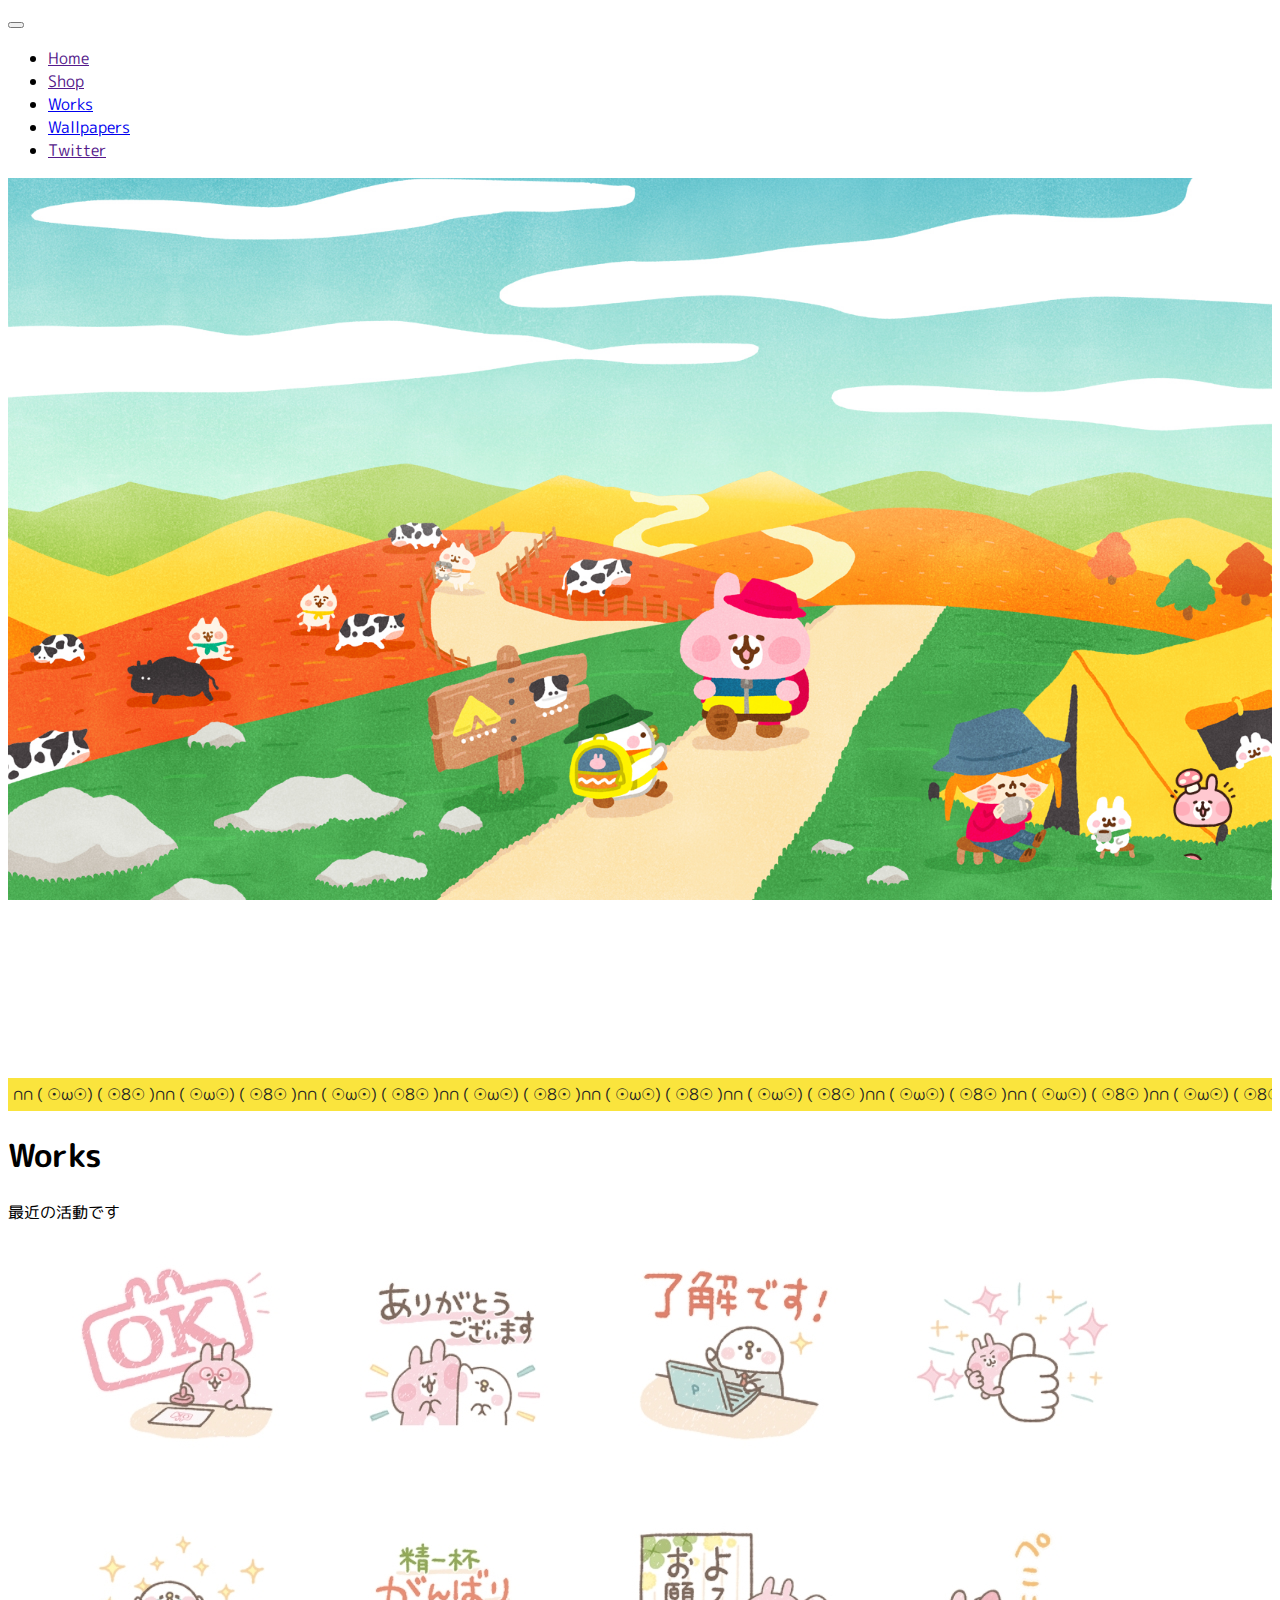
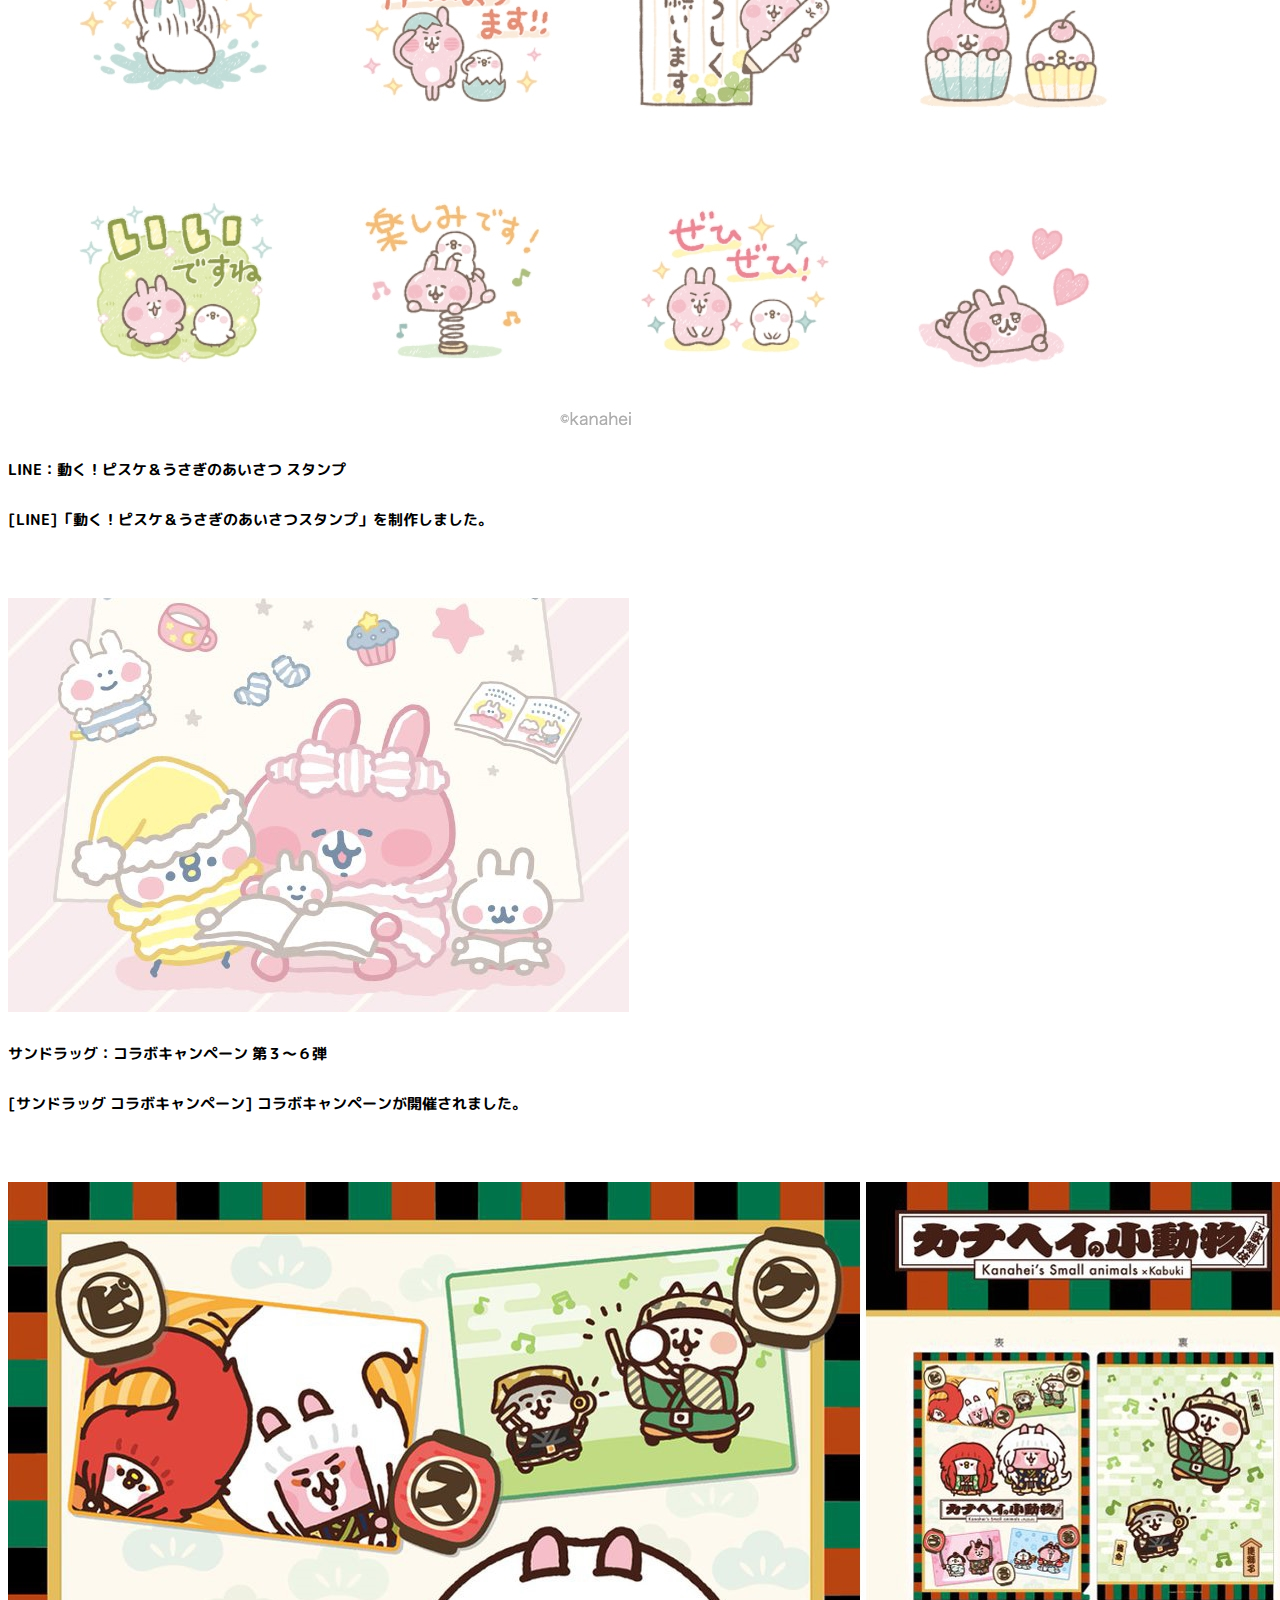
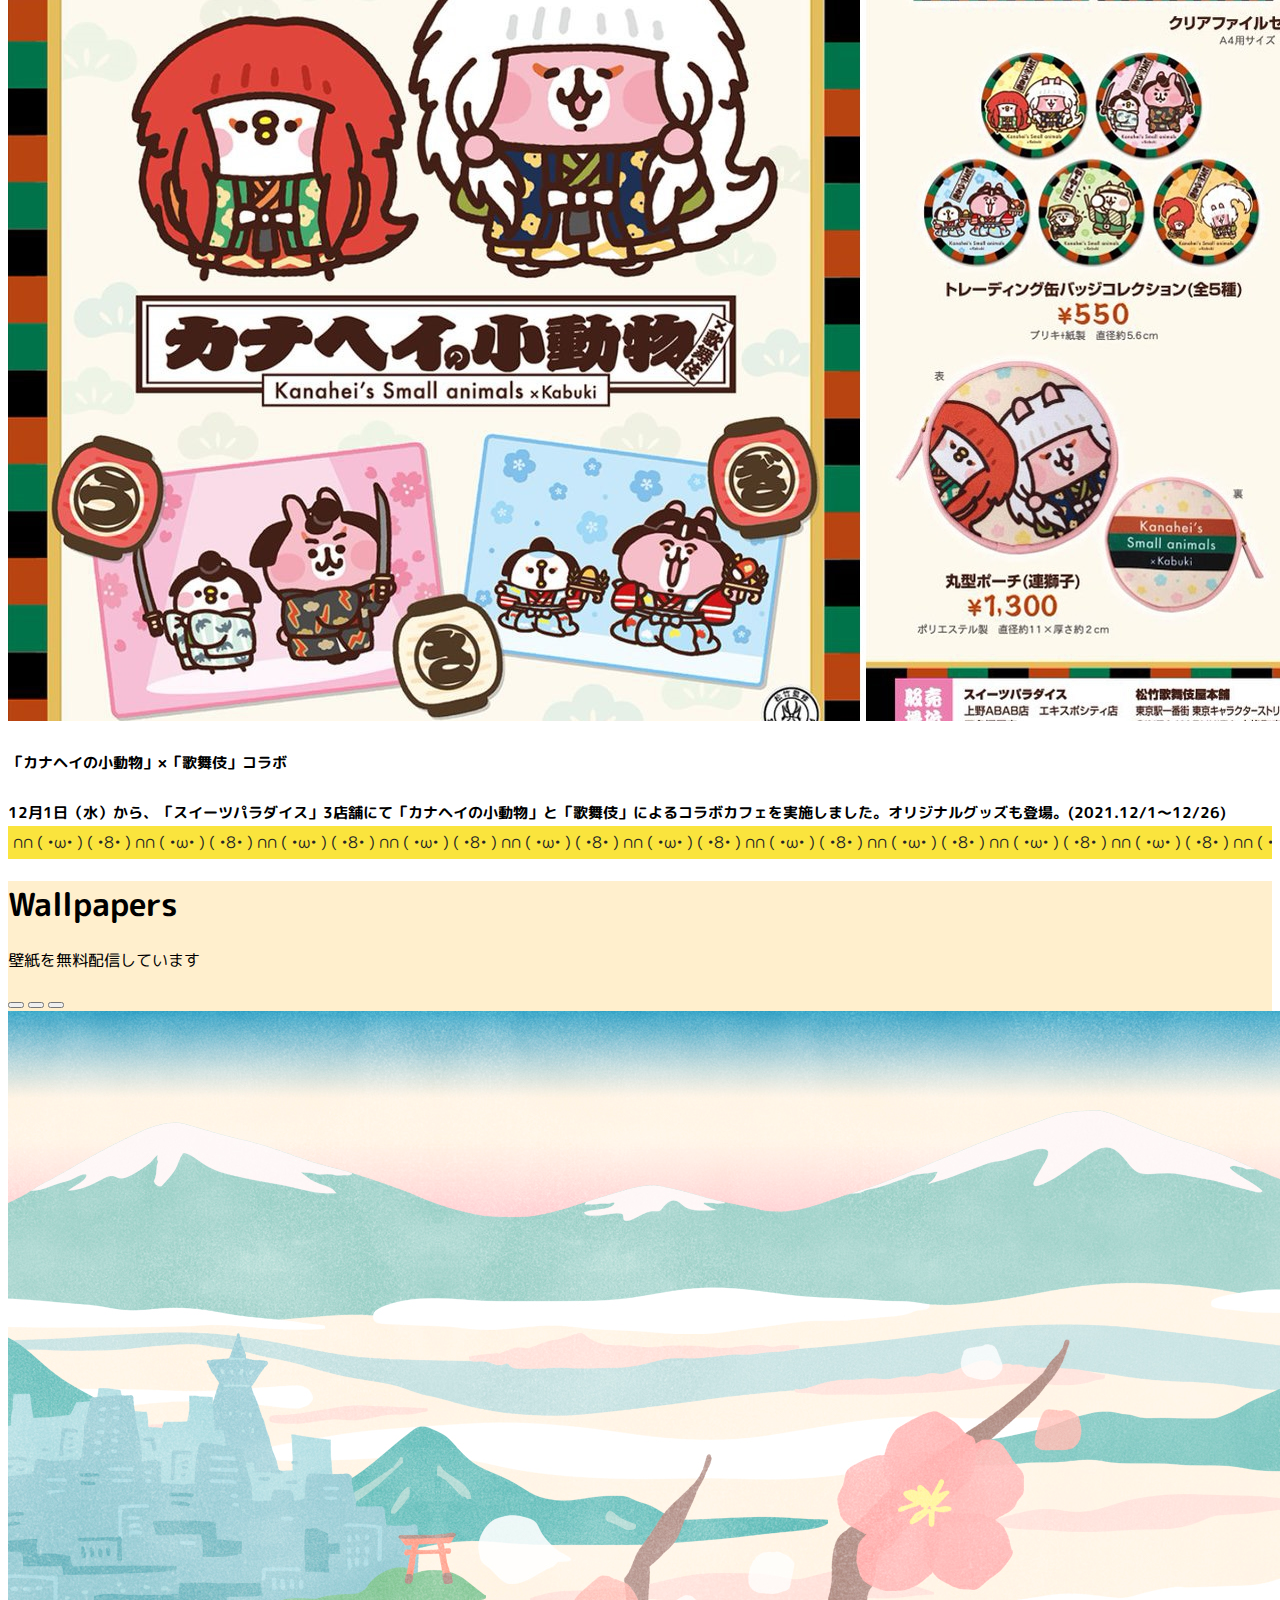
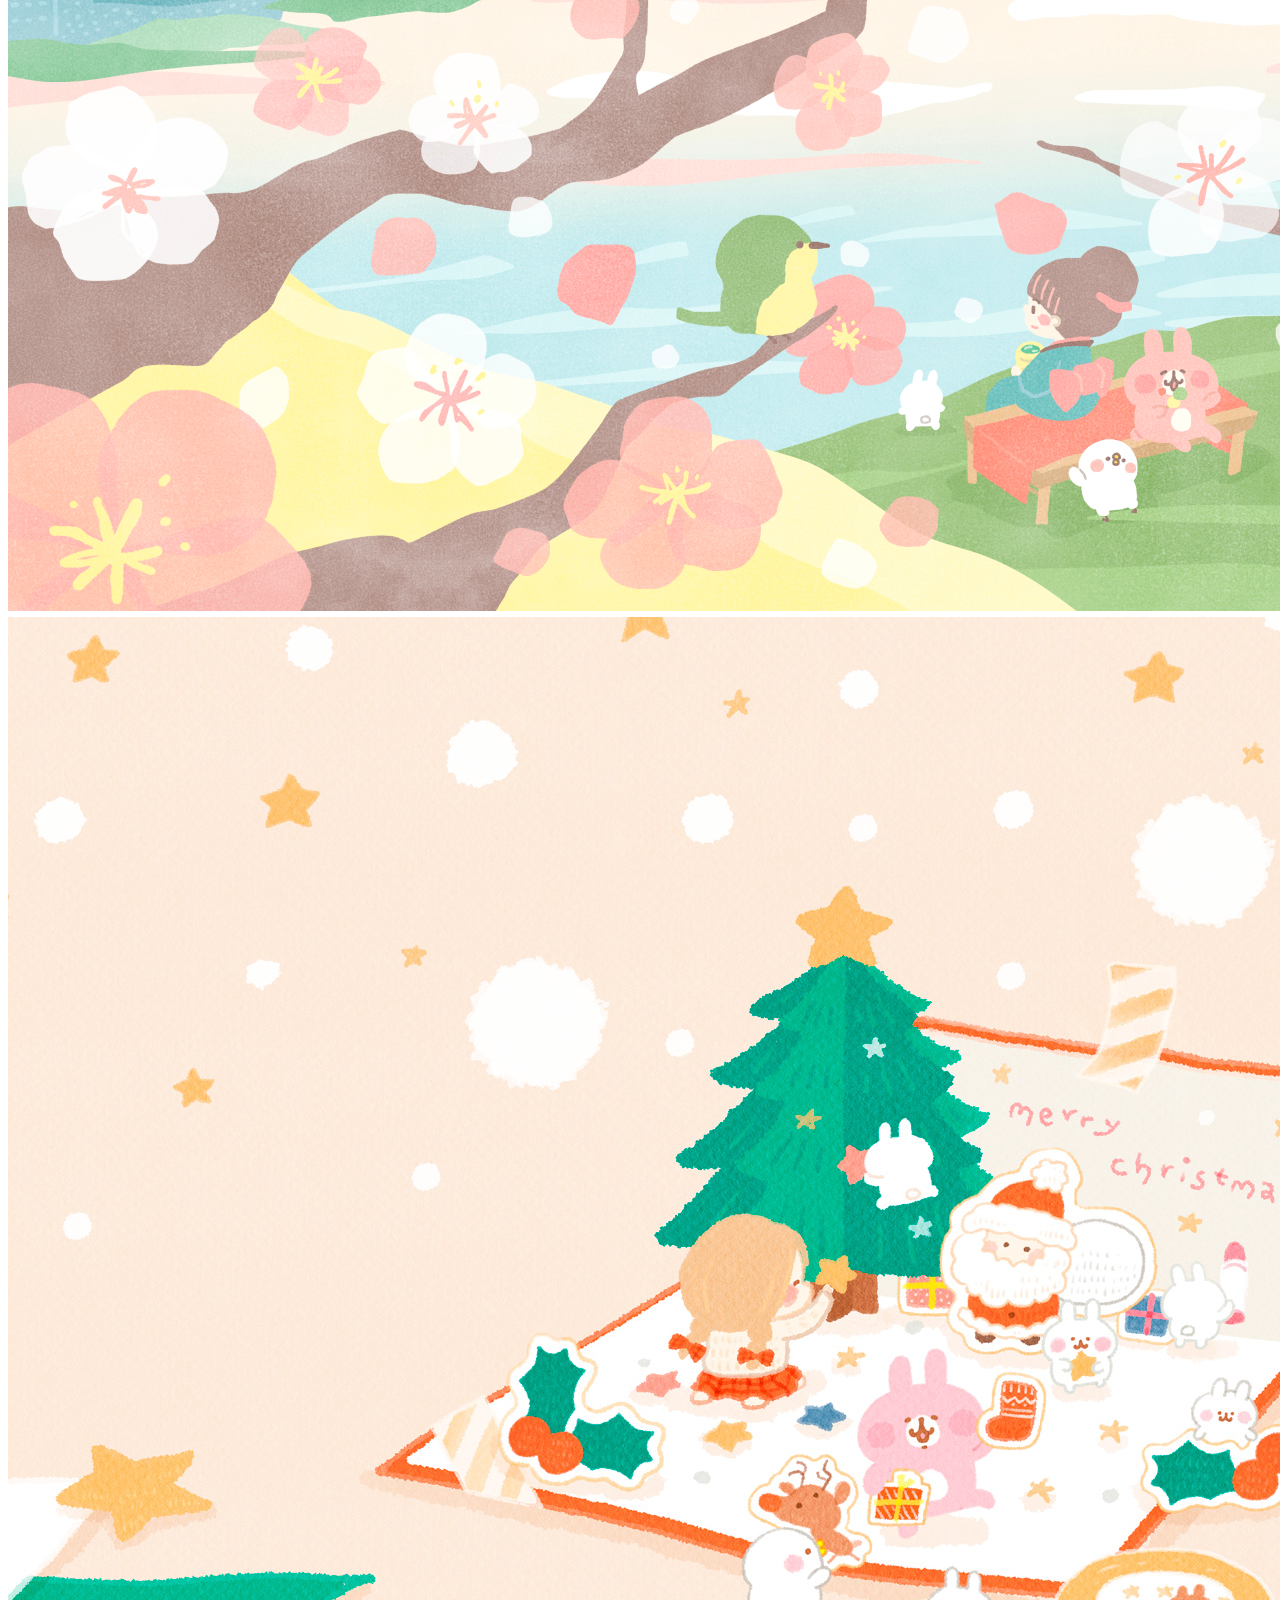
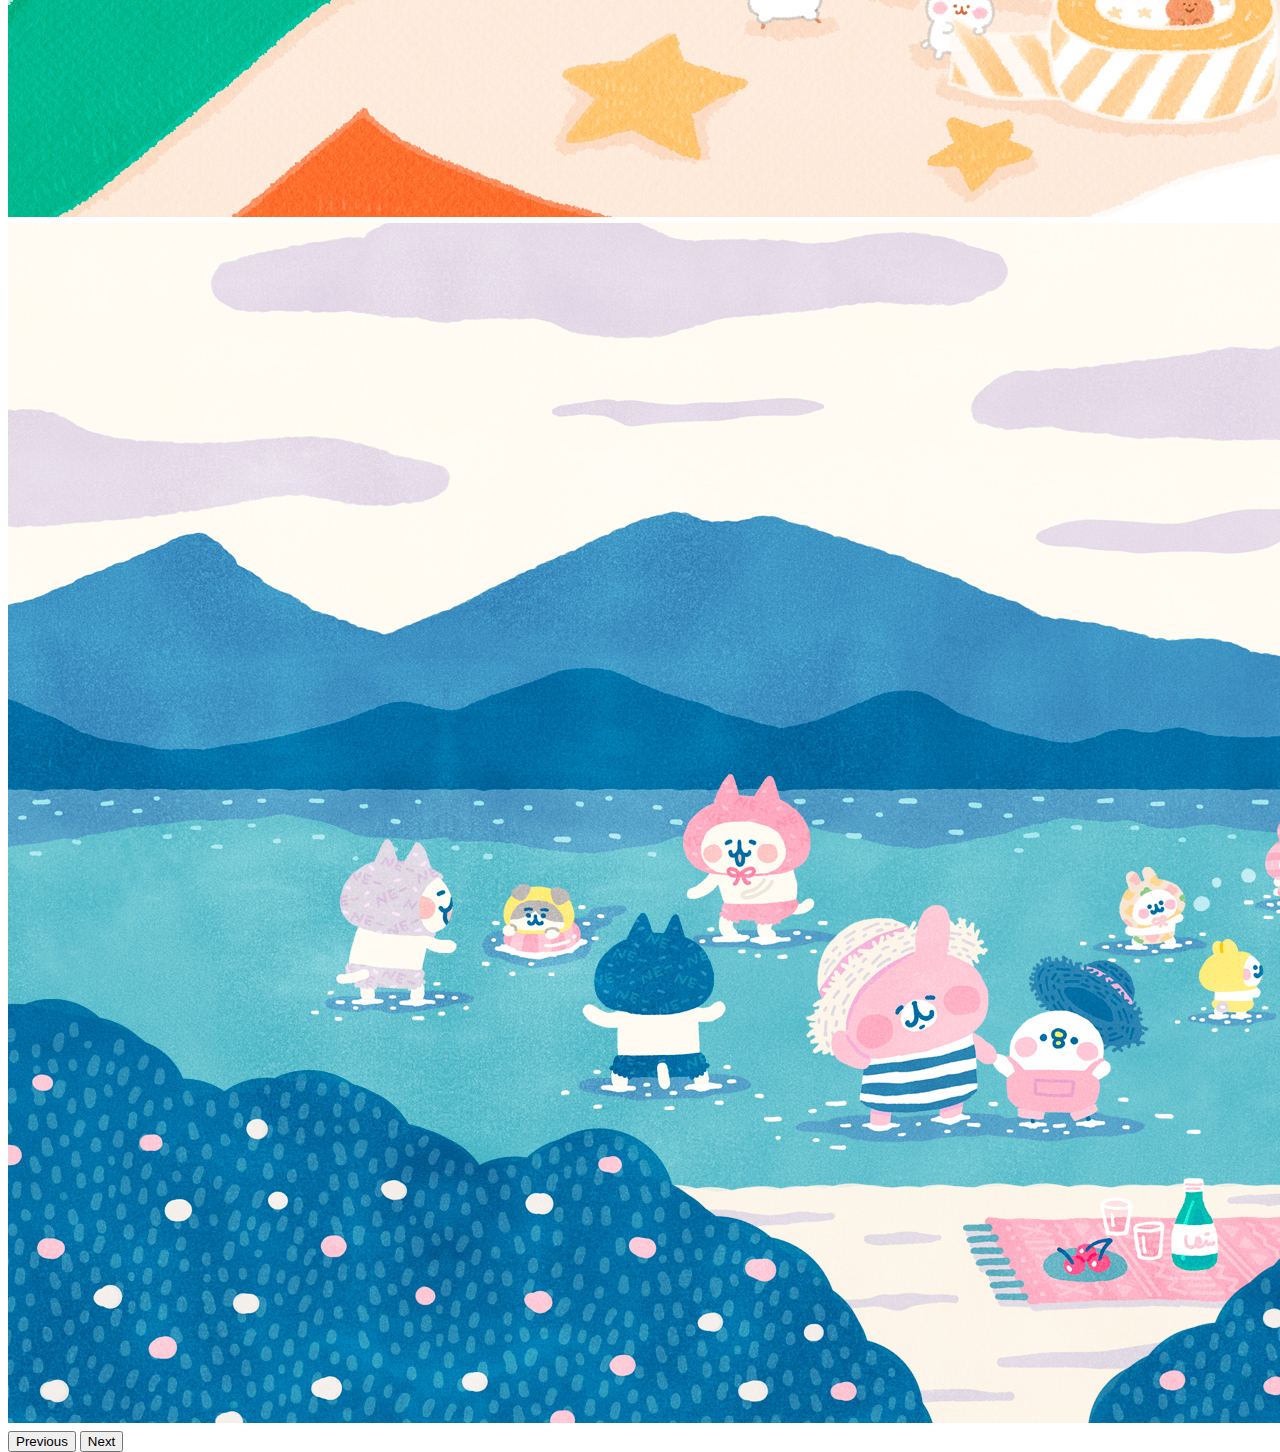
==== index.html @ 6bb844b8 "Add files via upload" ====
<!DOCTYPE html>
<html lang="TW">
<head>
    <meta charset="UTF-8">
    <meta http-equiv="X-UA-Compatible" content="IE=edge">
    <meta name="viewport" content="width=device-width, initial-scale=1.0">
    <title>Home</title>
    <link rel="stylesheet" href="hstyle.css">
    <link href="https://cdn.jsdelivr.net/npm/bootstrap@5.0.2/dist/css/bootstrap.min.css" rel="stylesheet" integrity="sha384-EVSTQN3/azprG1Anm3QDgpJLIm9Nao0Yz1ztcQTwFspd3yD65VohhpuuCOmLASjC" crossorigin="anonymous">
    <link rel="icon" href="top.jpg" type="image/png">

</head>
<body>
    <nav class="navbar-light bg-light p-1 navbar-expand-lg">
        <div class="container ">
                <button class="navbar-toggler" type="button" data-bs-toggle="collapse" data-bs-target="#navbarSupportedContent">
                  <span class="navbar-toggler-icon"></span>
                </button>

            <div class="collapse navbar-collapse  " id="navbarSupportedContent">
                  
                <ul class=" navbar-nav">
                    <li class="nav-item col-sm-1 col-md-3 col-lg-4">
                        <a href class="nav-link ">Home</a>
                    </li>
                    <li class="nav-item col-sm-1 col-md-3 col-lg-4">
                        <a href class="nav-link ">Shop</a>
                    </li>
                    <li class="nav-item col-sm-1 col-md-3 col-lg-4">
                        <a href="index3.html" class="nav-link ">Works</a>
                    </li>
                    <li class="nav-item col-sm-1 col-md-3 col-lg-5">
                        <a href="index2-2.html" class="nav-link ">Wallpapers</a>
                    </li>
                    <li class="nav-item col-sm-1 col-md-3 col-lg-4">
                        <a href class="nav-link ">Twitter</a>
                    </li>

                    
                </ul>
            </div>
        </div>    
    </nav>
    <div class="heroimg">
    </div>

    <div class="box">
        <div class="text-2"> ∩∩
            ( ☉ω☉)  ( ☉8☉ )∩∩
            ( ☉ω☉)  ( ☉8☉ )∩∩
            ( ☉ω☉)  ( ☉8☉ )∩∩
            ( ☉ω☉)  ( ☉8☉ )∩∩
            ( ☉ω☉)  ( ☉8☉ )∩∩
            ( ☉ω☉)  ( ☉8☉ )∩∩
            ( ☉ω☉)  ( ☉8☉ )∩∩
            ( ☉ω☉)  ( ☉8☉ )∩∩
            ( ☉ω☉)  ( ☉8☉ )∩∩
            ( ☉ω☉)  ( ☉8☉ )∩∩
            ( ☉ω☉)  ( ☉8☉ )∩∩
            ( ☉ω☉)  ( ☉8☉ )∩∩
            ( ☉ω☉)  ( ☉8☉ )∩∩
            ( ☉ω☉)  ( ☉8☉ )∩∩
            ( ☉ω☉)  ( ☉8☉ )∩∩
            ( ☉ω☉)  ( ☉8☉ )∩∩
            ( ☉ω☉)  ( ☉8☉ )∩∩
            ( ☉ω☉)  ( ☉8☉ )∩∩
            ( ☉ω☉)  ( ☉8☉ )∩∩
            ( ☉ω☉)  ( ☉8☉ )∩∩
            ( ☉ω☉)  ( ☉8☉ ) </div>
    </div>
    
    <div class="kv p-1">
        <link rel="preconnect" href="https://fonts.googleapis.com">
<link rel="preconnect" href="https://fonts.gstatic.com" crossorigin>
<link href="https://fonts.googleapis.com/css2?family=M+PLUS+Rounded+1c:wght@500;900&display=swap" rel="stylesheet">
        <div class="container p-5">
            <div class="row justify-content-center">
                <div class="col-8 col-md-6">
                    <div class="text text-center">
                        <h1>Works</h1>
                        <p>最近の活動です</p>
                    </div>
                </div>
            </div>
        </div>
    </div>
    

    <div class="container">
        <div class="row">
            <div class="col-xl-4 col-md-6 col-12">
                <div class="card">
                    <a href="index3.html" class="card-link"><img src="card-1.jpg" alt="" class="card-img-top"></a>
                    <div class="card-body">
                        <h5 class="card-title p-3">LINE：動く！ピスケ＆うさぎのあいさつ スタンプ</h5>
                        <h6 class="line p-3">[LINE]「動く！ピスケ＆うさぎのあいさつスタンプ」を制作しました。</h6>
                        
                    </div>
                </div>
            </div>
            <div class="col-xl-4 col-md-6 col-12">
                <div class="card">
                    <a href="index3.html" class="card-link"><img src="card-2.jpeg" alt="" class="card-img-top"></a>
                    <div class="card-body">
                        <h5 class="card-title p-3">サンドラッグ：コラボキャンペーン 第３〜６弾</h5>
                        <h6 class="line p-3">[サンドラッグ コラボキャンペーン]
                          コラボキャンペーンが開催されました。
                            </h6>
                    </div>
                </div>
            </div>
            <div class="col-xl-4 col-md-6 col-12">
                <div class="card">
                    <a href="index3.html" class="card-link"><img src="card-3.jpg" alt="" class="card-img-top"></a>
                    <div class="card-body">
                        <h5 class="card-title p-3">「カナヘイの小動物」×「歌舞伎」コラボ</h5>
                        <h6 class="haha p-3">12月1日（水）から、「スイーツパラダイス」3店舗にて「カナヘイの小動物」と「歌舞伎」によるコラボカフェを実施しました。オリジナルグッズも登場。(2021.12/1〜12/26)</h6>
                    </div>
                </div>
            </div>
        </div>
    </div>

    <div class="kv p-1">
        <div class="container p-5">
            <div class="row justify-content-center">
                <div class="col-8 col-md-6">
                    <div class="text text-center">
                    </div>
                </div>
            </div>
        </div>
    </div>

    <div class="box">
        <div class="text-2">  ∩∩
            ( •ω• )    ( •8• )    ∩∩
            ( •ω• )    ( •8• )    ∩∩
            ( •ω• )    ( •8• )    ∩∩
            ( •ω• )    ( •8• )    ∩∩
            ( •ω• )    ( •8• )    ∩∩
            ( •ω• )    ( •8• )   ∩∩
            ( •ω• )    ( •8• )   ∩∩
            ( •ω• )    ( •8• )   ∩∩
            ( •ω• )    ( •8• )   ∩∩
            ( •ω• )    ( •8• )   ∩∩
            ( •ω• )    ( •8• )   ∩∩
            ( •ω• )    ( •8• )   ∩∩
            ( •ω• )    ( •8• ) ∩∩
            ( •ω• )    ( •8• )    ∩∩
            ( •ω• )    ( •8• )    ∩∩
            ( •ω• )    ( •8• )    ∩∩
            ( •ω• )    ( •8• )    ∩∩
            ( •ω• )    ( •8• )    ∩∩
            ( •ω• )    ( •8• )   ∩∩
            ( •ω• )    ( •8• )   ∩∩
            ( •ω• )    ( •8• )   ∩∩
            ( •ω• )    ( •8• )   ∩∩
            ( •ω• )    ( •8• )   ∩∩
            ( •ω• )    ( •8• )   ∩∩
            ( •ω• )    ( •8• )   ∩∩
            ( •ω• )    ( •8• ) </div>
    </div>


    <div class="wrap">
        <div class="kv p-5">
            <div class="container p-5">
                <div class="row justify-content-center p-5">
                    <div class="col-8 col-md-6 ">
                        <div class="text text-center">
                            <h1>Wallpapers</h1>
                            <p>壁紙を無料配信しています</p>
                        </div>
                    </div>
                </div>
            </div>
        </div>
        <div class="container">
            <div class="row justify-content-center">
                <div class="col-sm-12 col-md-12 col-lg-8">
                    <div id="carouselExampleIndicators" class="carousel slide" data-bs-ride="true">
                        <div class="carousel-indicators">
                          <button type="button" data-bs-target="#carouselExampleIndicators" data-bs-slide-to="0" class="active" aria-current="true" aria-label="Slide 1"></button>
                          <button type="button" data-bs-target="#carouselExampleIndicators" data-bs-slide-to="1" aria-label="Slide 2"></button>
                          <button type="button" data-bs-target="#carouselExampleIndicators" data-bs-slide-to="2" aria-label="Slide 3"></button>
                        </div>
                        <div class="carousel-inner">
                          <div class="carousel-item active">
                            <a href="index2-2.html" class="card-link"><img src="wallpaper-1.jpg" class="d-block w-100" alt="..."></a>
                          </div>
                          <div class="carousel-item">
                            <a href="index2-2.html" class="card-link"><img src="wallpaper-2.jpg" class="d-block w-100" alt="..."></a>
                          </div>
                          <div class="carousel-item">
                            <a href="index2-2.html" class="card-link"><img src="wallpaper-3.jpg" class="d-block w-100" alt="..."></a>
                          </div>
                        </div>
                        <button class="carousel-control-prev" type="button" data-bs-target="#carouselExampleIndicators" data-bs-slide="prev">
                          <span class="carousel-control-prev-icon" aria-hidden="true"></span>
                          <span class="visually-hidden">Previous</span>
                        </button>
                        <button class="carousel-control-next" type="button" data-bs-target="#carouselExampleIndicators" data-bs-slide="next">
                          <span class="carousel-control-next-icon" aria-hidden="true"></span>
                          <span class="visually-hidden">Next</span>
                        </button>
                      </div>
                    
                </div>
            </div>
            
            <a href="#" class="top"></a>

    
    
    
    
      



    <script src="https://cdn.jsdelivr.net/npm/bootstrap@5.0.2/dist/js/bootstrap.bundle.min.js" 
    integrity="sha384-MrcW6ZMFYlzcLA8Nl+NtUVF0sA7MsXsP1UyJoMp4YLEuNSfAP+JcXn/tWtIaxVXM" 
    crossorigin="anonymous"></script>
</body>
</html>
---- hstyle.css ----
div{
    list-style: none;
    font-family: 'M PLUS Rounded 1c', sans-serif;
}


.card-title{
    font-size: 15px;
    font-weight:bolder;
    

}

.line{
    text-align: left;
    font-size: 15px;
    margin: 0px 0px 65px 0px;
    line-height: 1.8;
  }

  
.haha{
    font-size: 15px;
    margin: 20px 0px 0px 0px;
    line-height: 1.8;
  }

.box{
  background: rgb(250, 228, 61);
  color:rgb(36, 36, 36);
  font-family: sans-serif;
  padding: 5px;
  overflow: hidden;
  
}

.text-2{
  white-space: nowrap;
  animation: run 10s linear infinite;
}

@keyframes run{
  from{
    transform: translateX(0);
  }
  to{
    transform: translateX(-1600px);
  }
}

.heroimg{
  background:url(background.jpg) no-repeat fixed center;
  background-size: cover;
  width:100%;
  height:100vh
}

.wrap{
  margin: 0 auto;
  height: 1000px;
  background: rgb(255, 239, 205);
}

.top{
  background:url(top.jpg) ;
  background-size:85px;
  color: black;
  width: 80px;
  height: 80px;
  border-radius: 50%;
  position: fixed;
  bottom: 40px;;
  right: 40px;
  display: block;
  text-align: center;
  padding-top: 25px;
}

.line2{
  text-align: center;

}
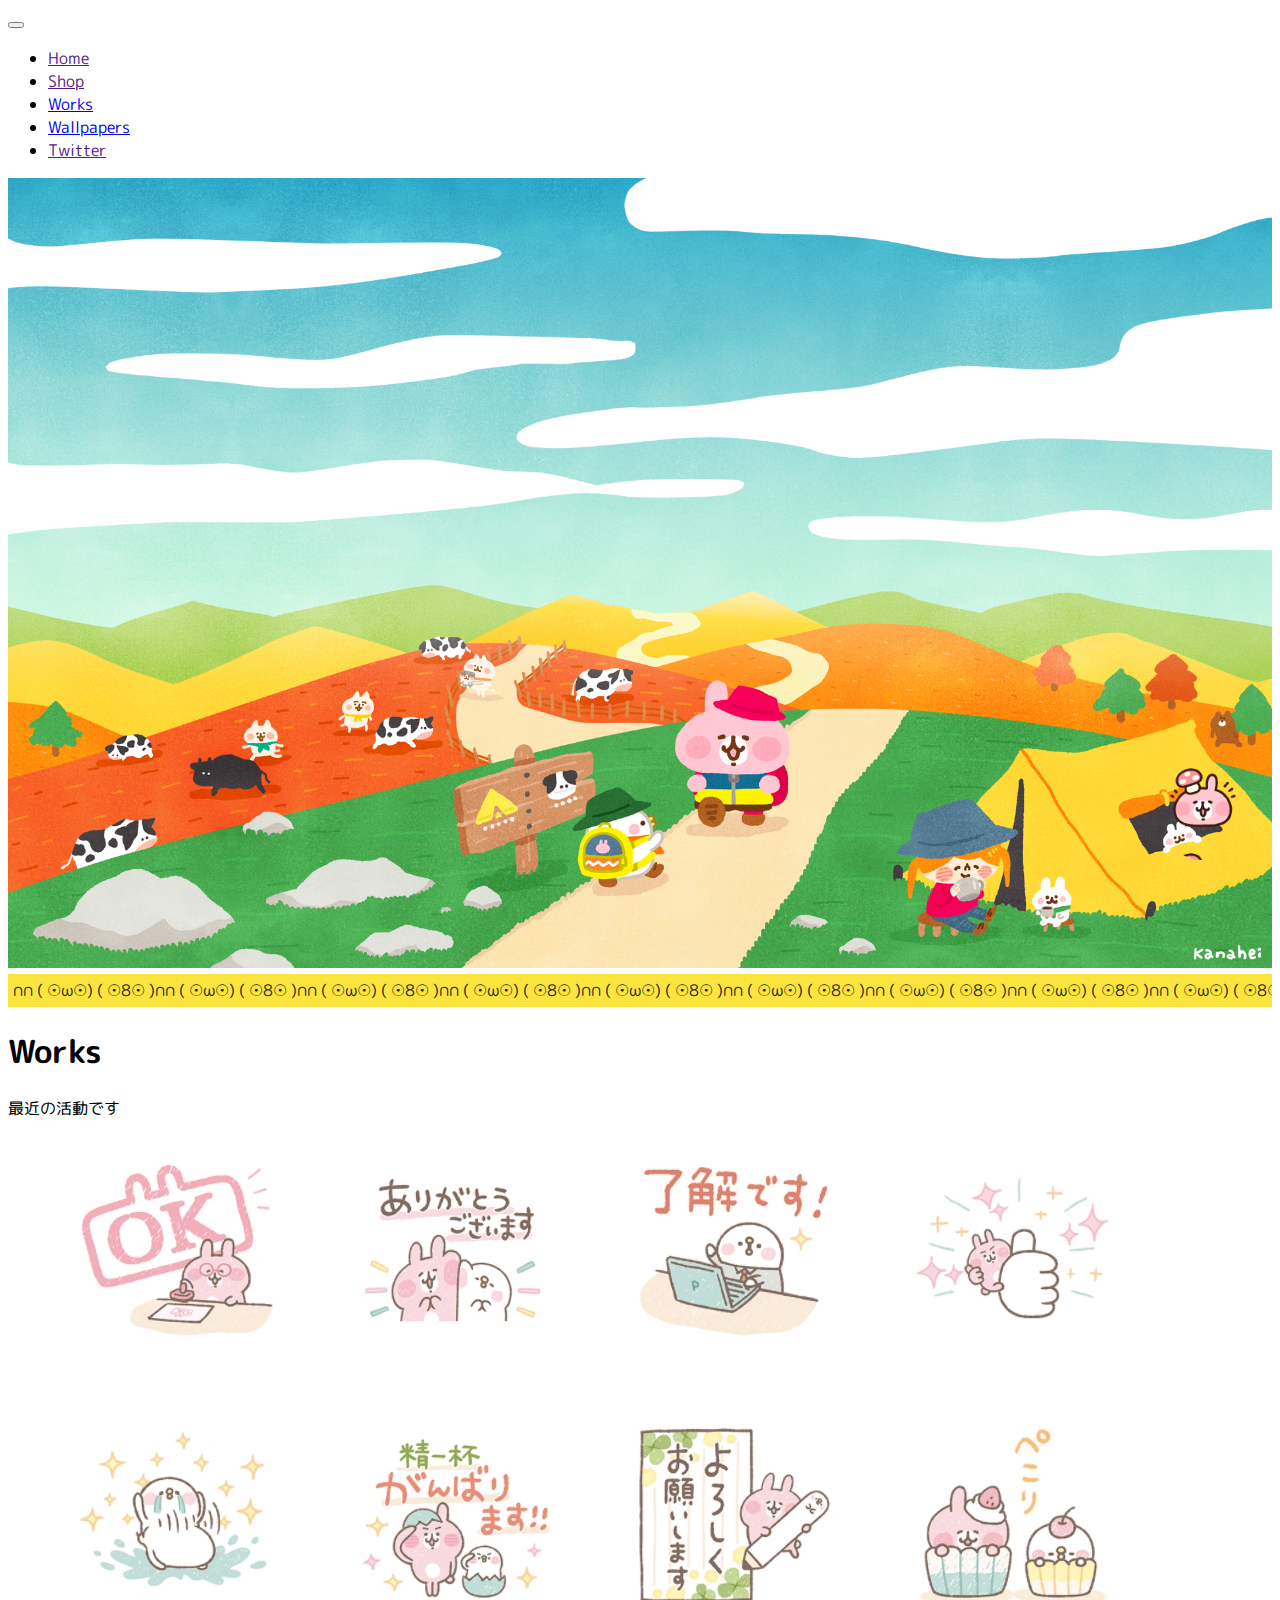
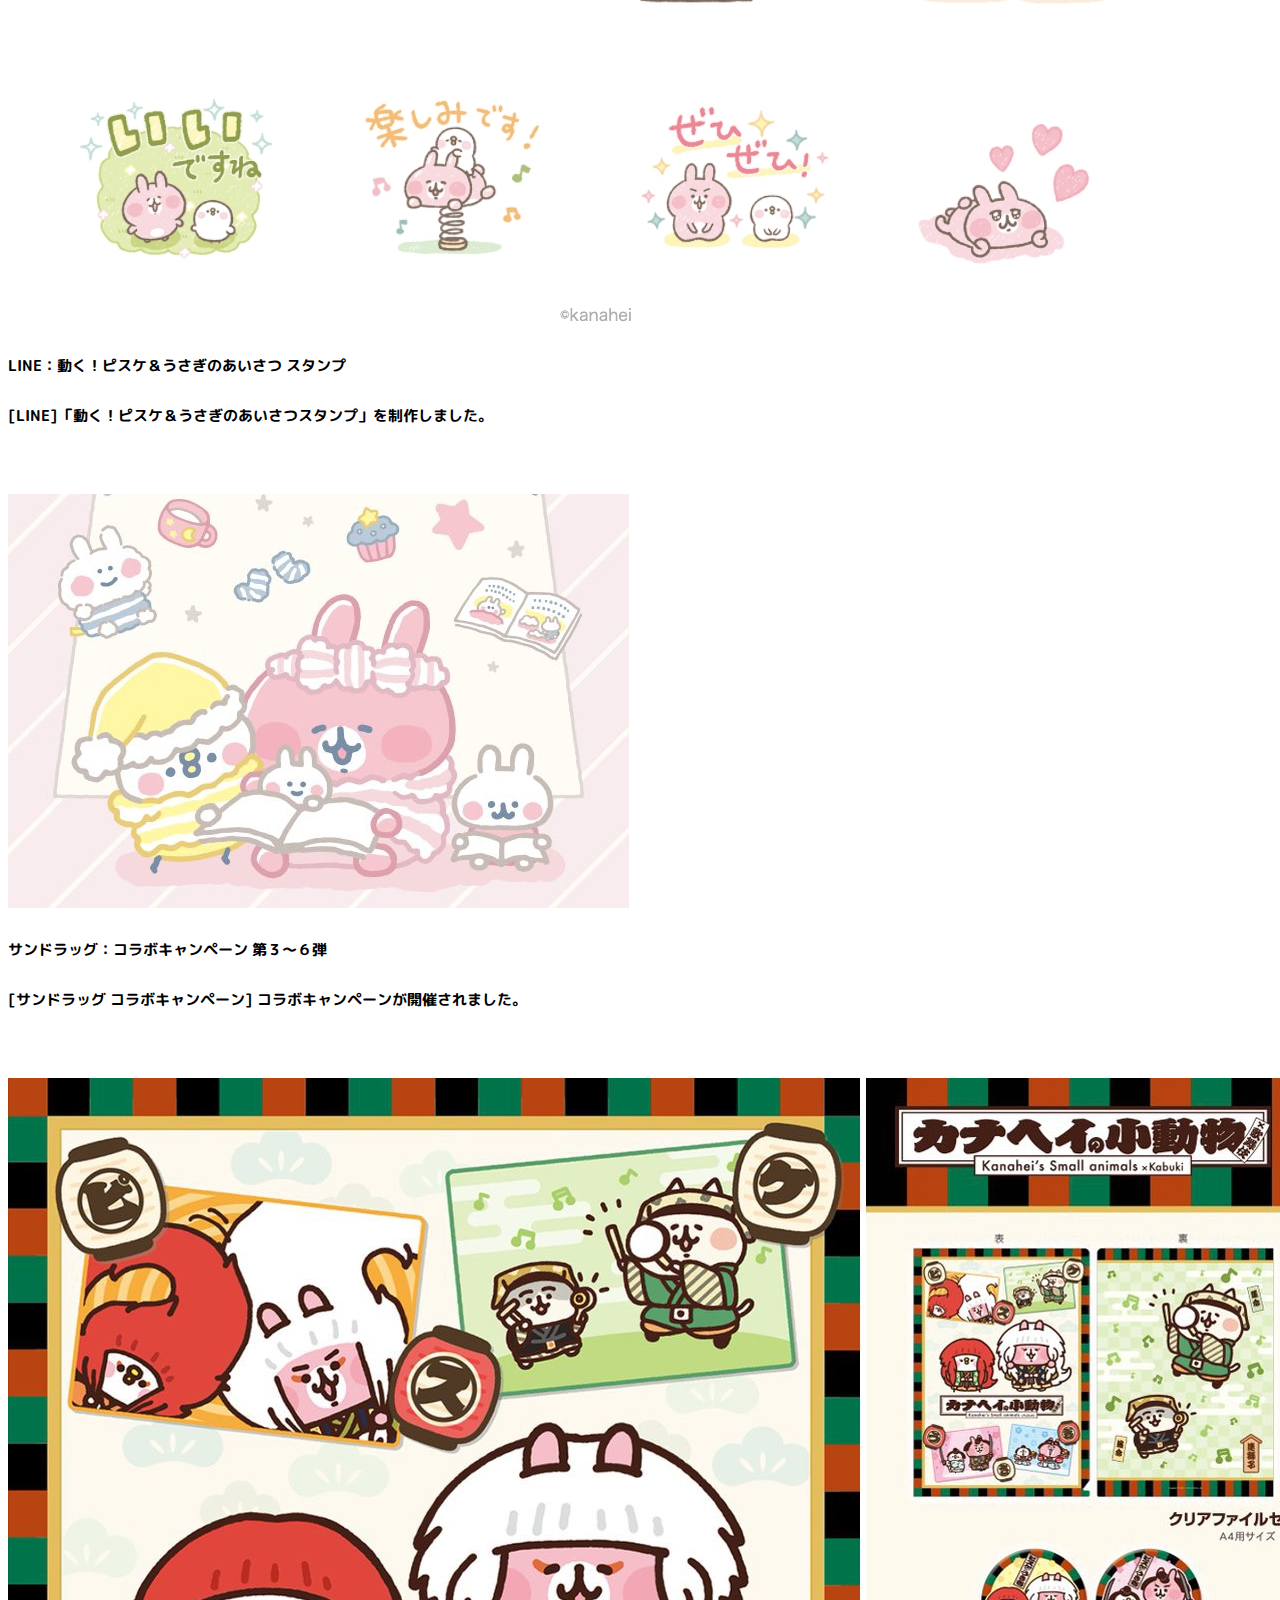
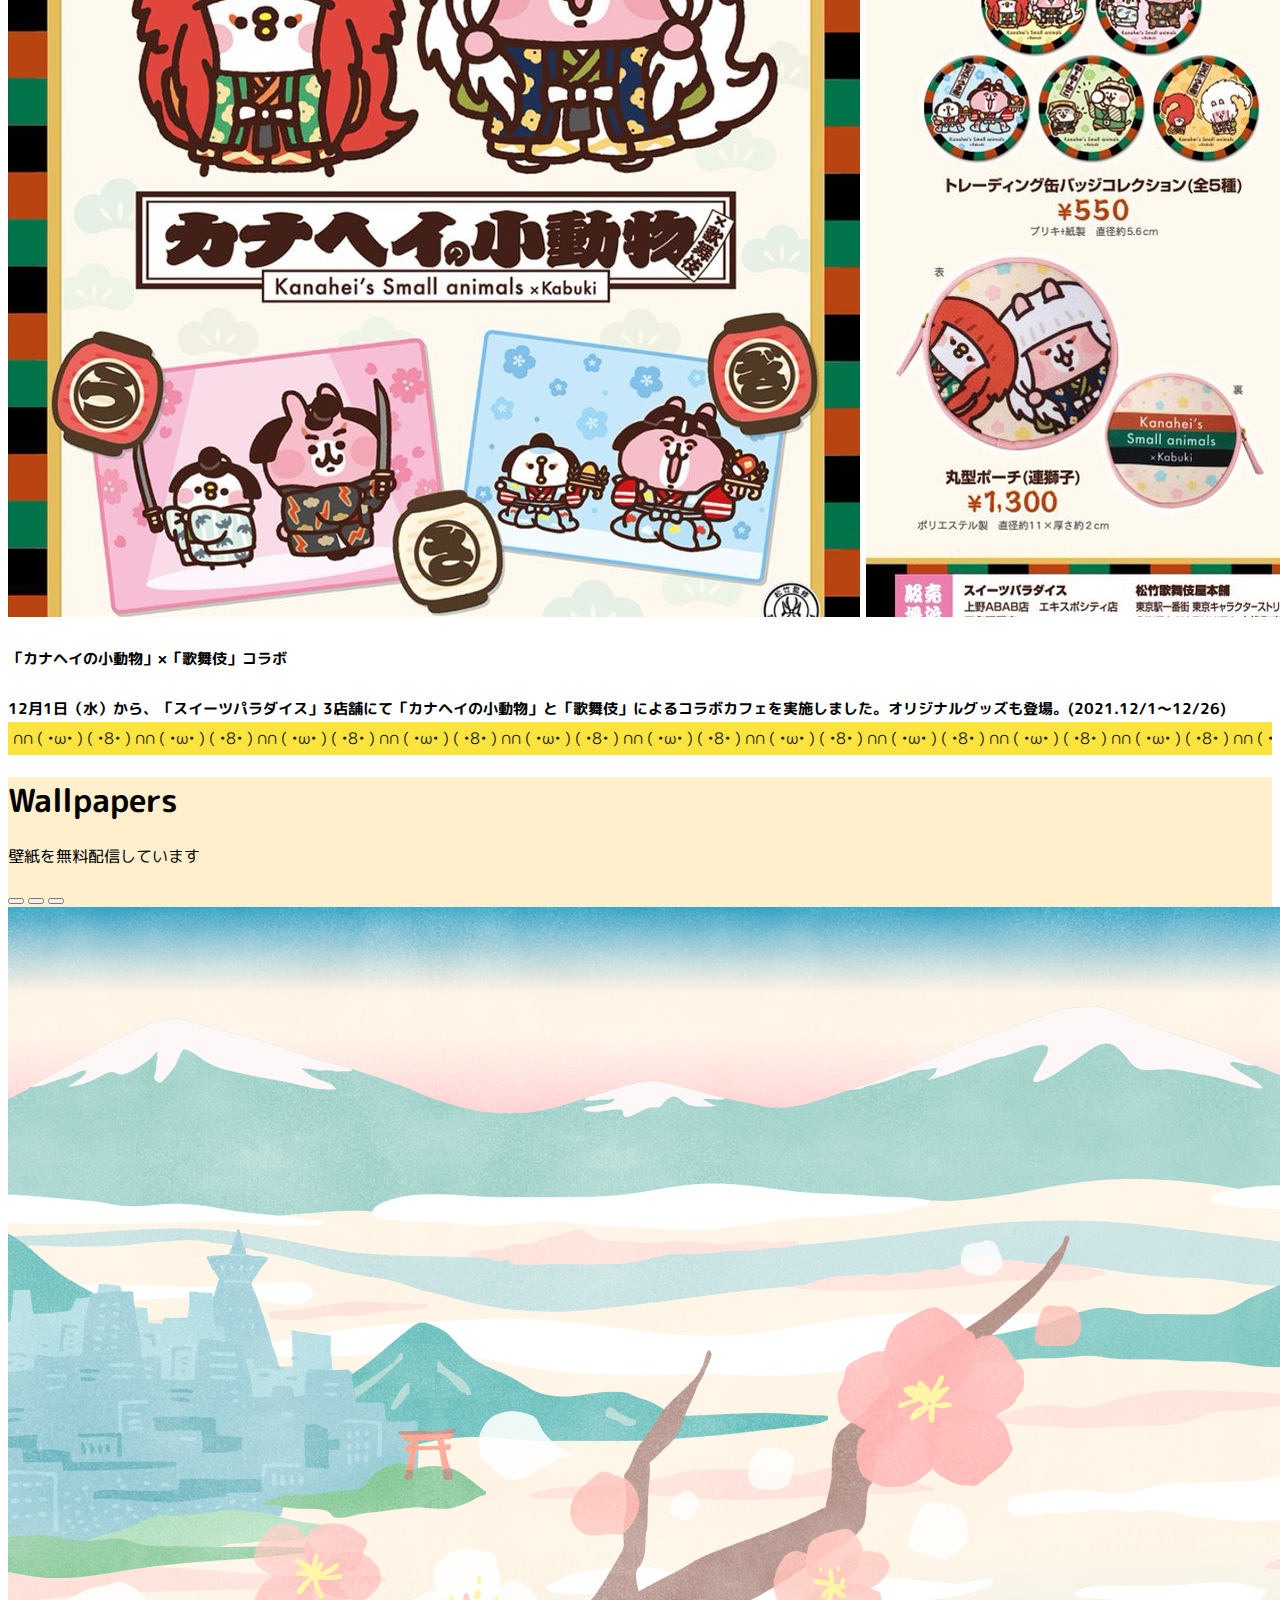
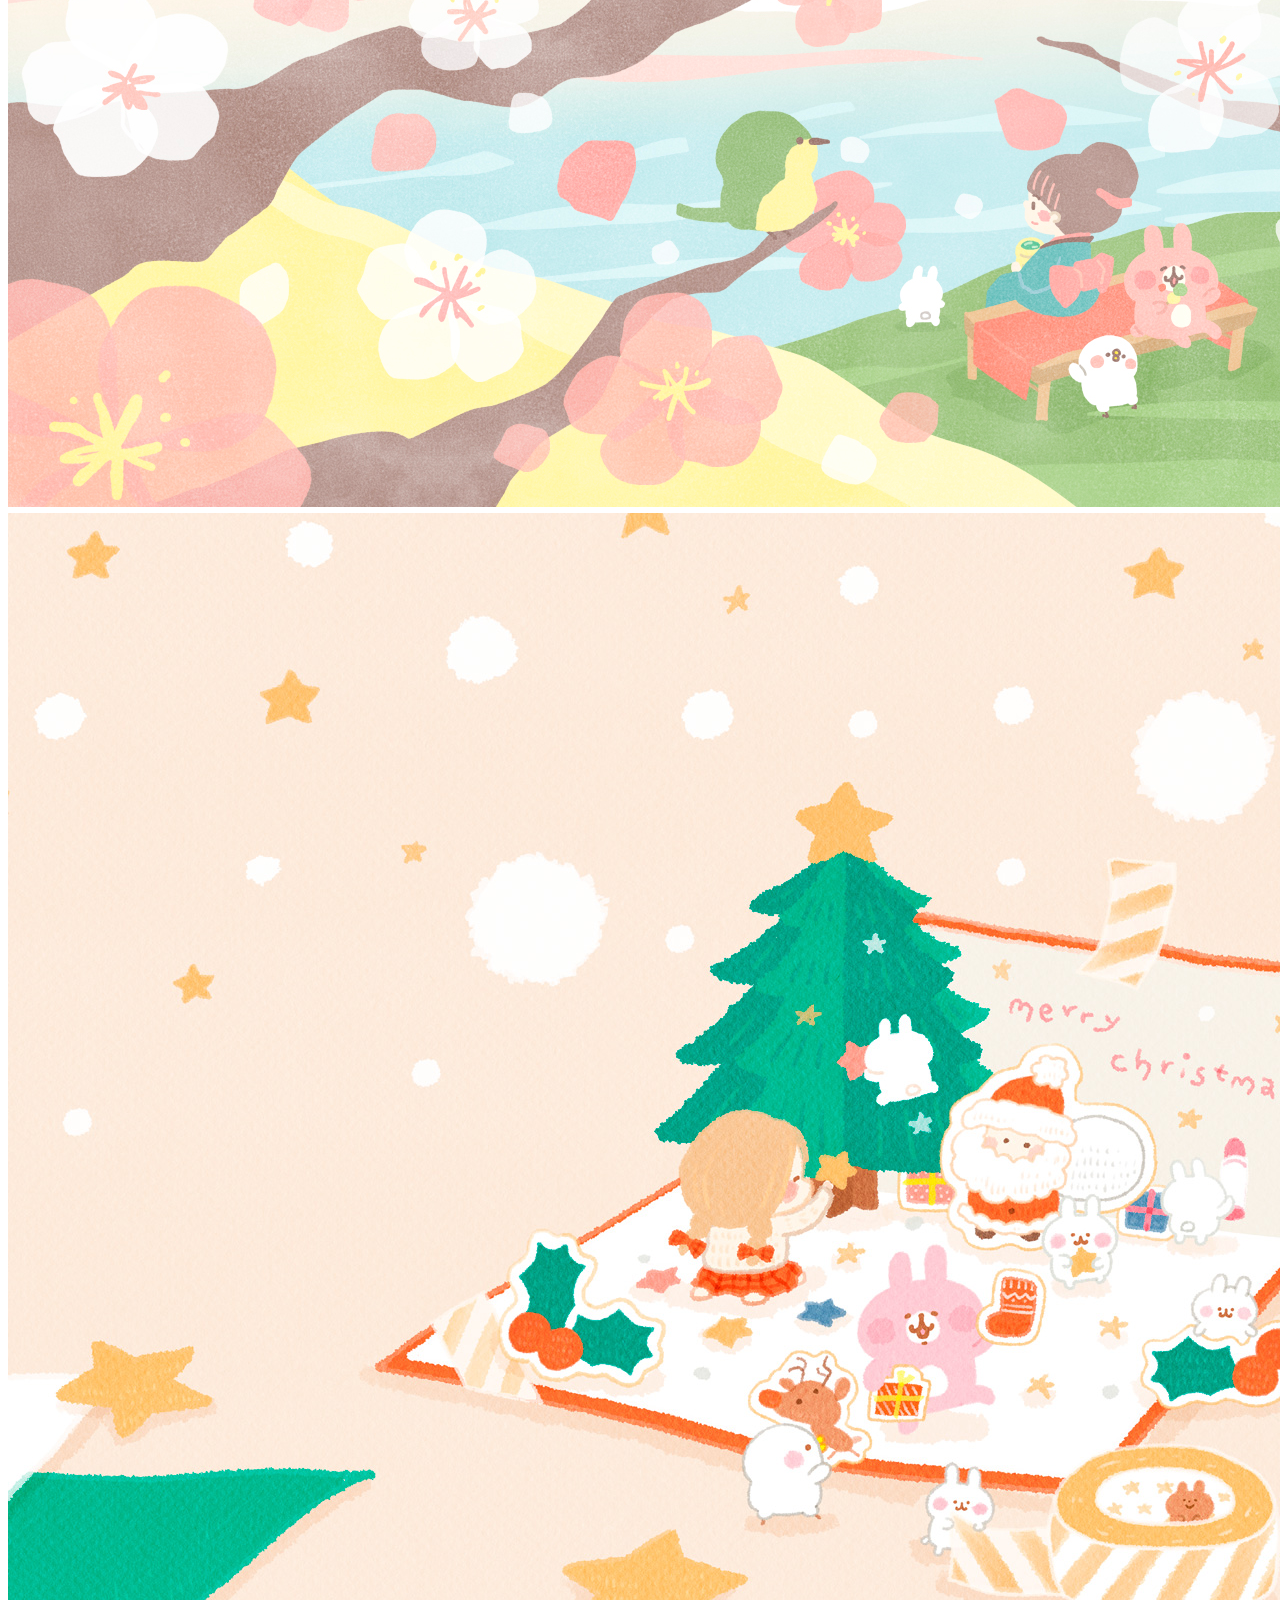
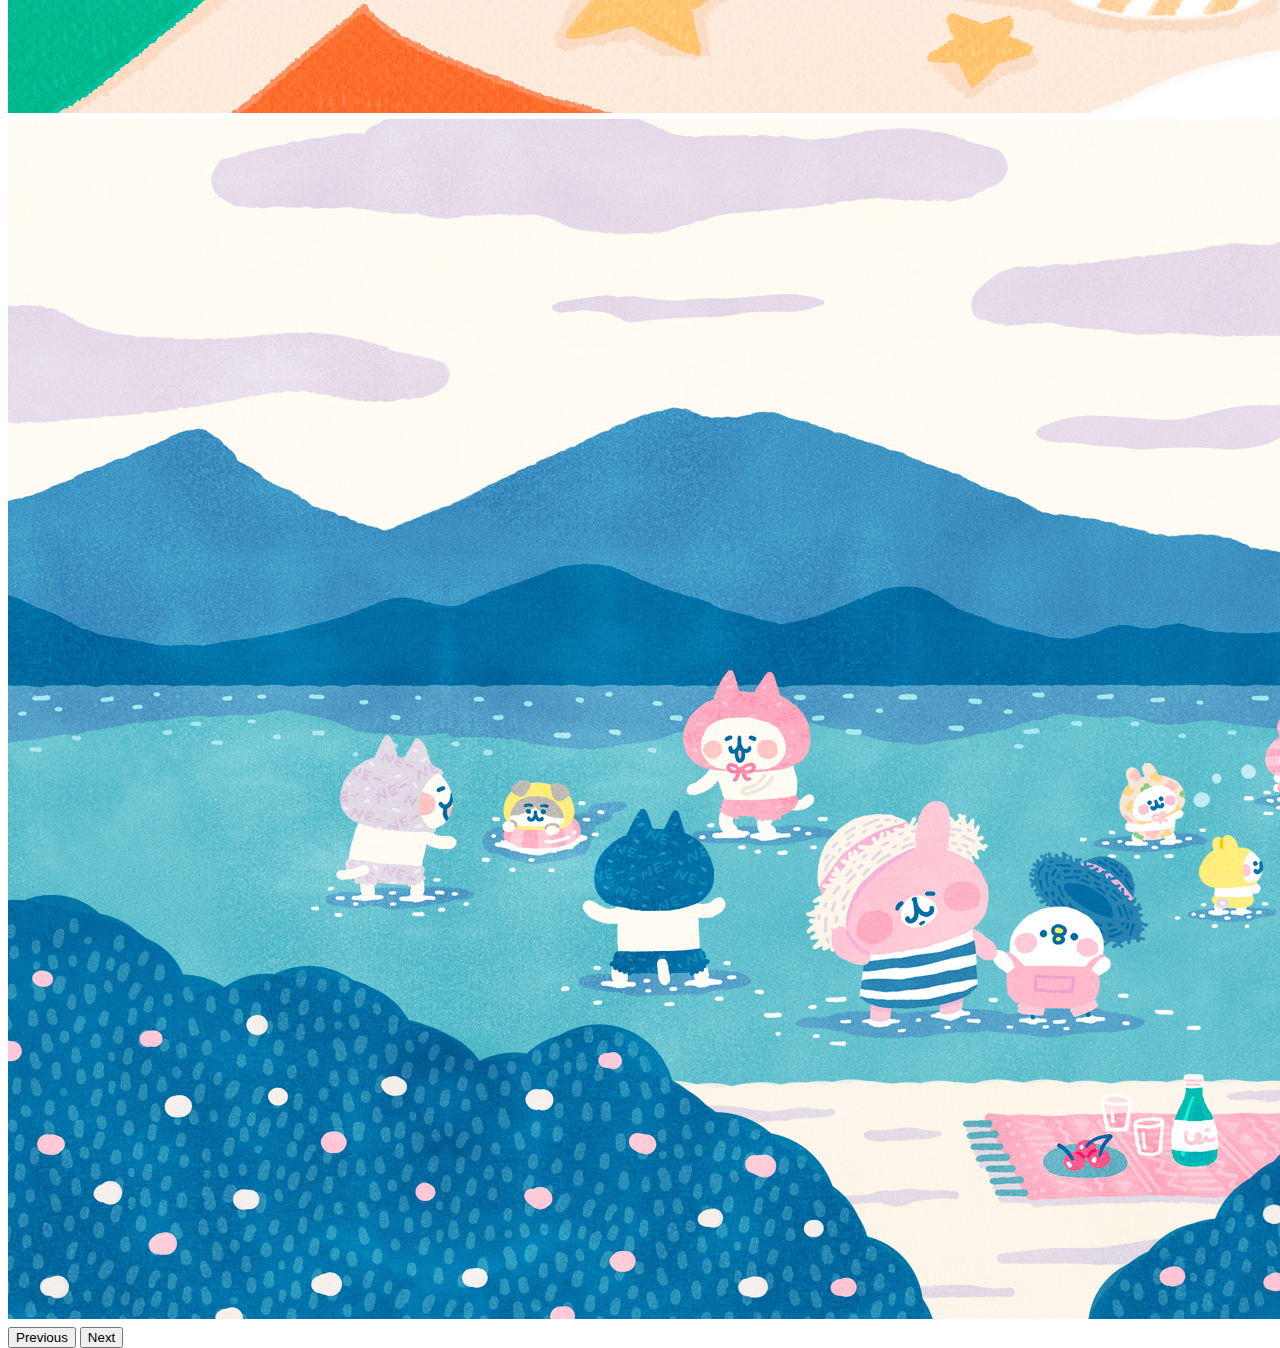
==== commit 7e657af0: "Add files via upload" ====
--- a/index.html
+++ b/index.html
@@ -40,10 +40,10 @@
                 </ul>
             </div>
         </div>    
-    </nav>
-    <div class="heroimg">
-    </div>
-
+    <div class="container">
+        <img src="background.jpg" alt="Snow" style="width:100%;">
+        
+      </div>
     <div class="box">
         <div class="text-2"> ∩∩
             ( ☉ω☉)  ( ☉8☉ )∩∩
--- a/hstyle.css
+++ b/hstyle.css
@@ -48,12 +48,6 @@
   }
 }
 
-.heroimg{
-  background:url(background.jpg) no-repeat fixed center;
-  background-size: cover;
-  width:100%;
-  height:100vh
-}
 
 .wrap{
   margin: 0 auto;
